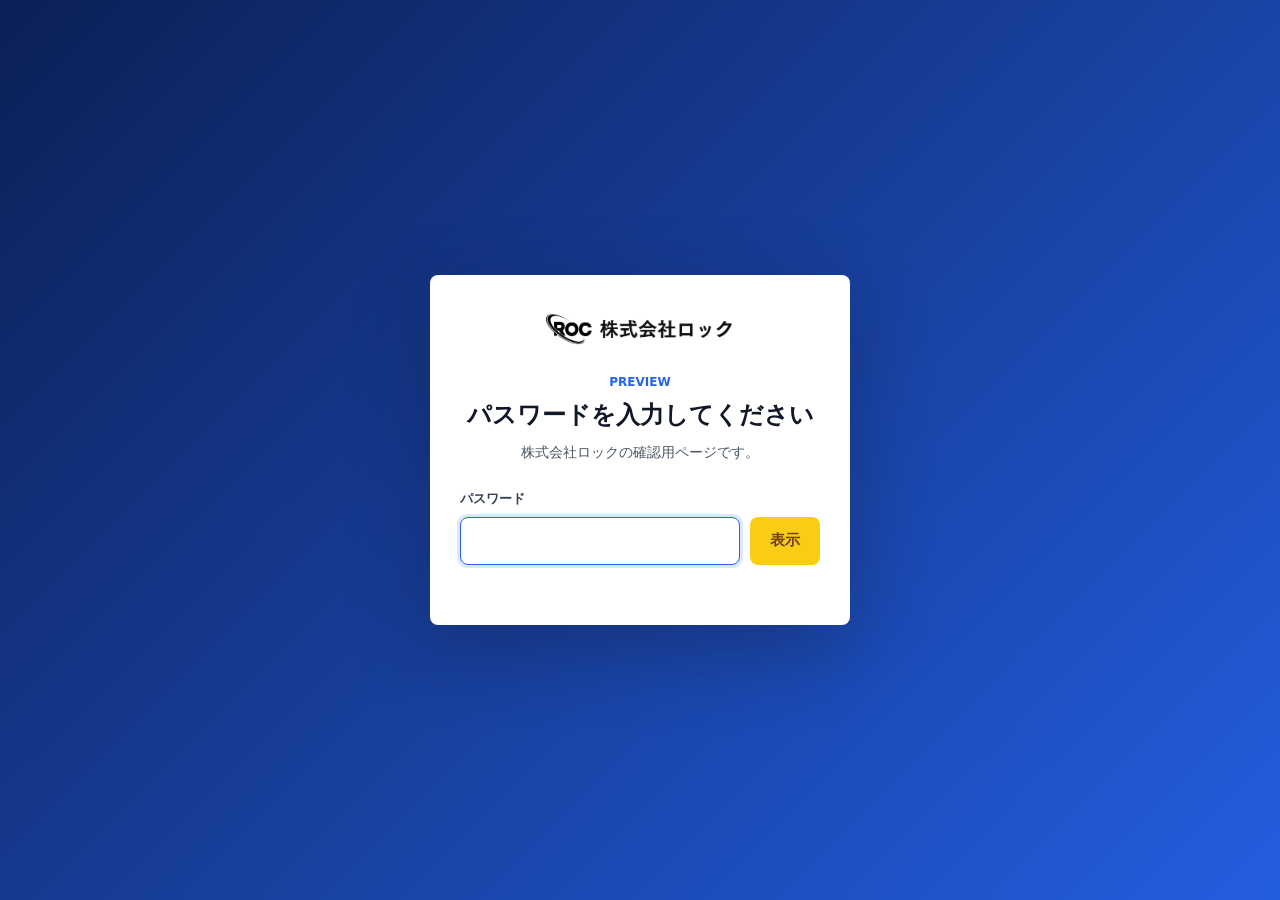
==== index.html @ 2474999b "Add favicon and OGP assets" ====
<!DOCTYPE html>
  <html lang="ja">
    <head>
      <meta charset="UTF-8" />
      <meta name="viewport" content="width=device-width, initial-scale=1.0" />
      <title>株式会社ロック｜不用品回収・引越し・遺品整理・草刈り・暮らしのお手伝い【長崎県】</title>
      <meta name="description" content="長崎県の不用品回収・引越し・遺品整理・草刈り・ハウスクリーニング・暮らしのお手伝いは株式会社ロックへ。お急ぎのご依頼もご相談可能。見積もり無料。長崎・時津・大村・諫早対応。電話070-7574-0732。" />
      <meta name="keywords" content="便利屋,長崎,不用品回収,引越し,草刈り,遺品整理,ハウスクリーニング,粗大ゴミ,時津,大村,諫早,長崎市" />
      <link rel="canonical" href="https://roc-nagasaki.github.io/roc-nagasaki-site/" />
      <meta name="theme-color" content="#123aa6" />
      <link rel="icon" href="./assets/favicon.svg" type="image/svg+xml" />
      <link rel="icon" href="./assets/favicon-32.png" sizes="32x32" type="image/png" />
      <link rel="apple-touch-icon" href="./assets/apple-touch-icon.png" />
      <meta property="og:locale" content="ja_JP" />
      <meta property="og:type" content="website" />
      <meta property="og:site_name" content="株式会社ロック" />
      <meta property="og:title" content="株式会社ロック｜長崎の不用品回収・引越し・遺品整理" />
      <meta property="og:description" content="長崎県内を中心に、不用品回収・引越し・遺品整理・草刈り・ハウスクリーニングなど暮らしのお困りごとに対応。見積もり無料。" />
      <meta property="og:url" content="https://roc-nagasaki.github.io/roc-nagasaki-site/" />
      <meta property="og:image" content="https://roc-nagasaki.github.io/roc-nagasaki-site/assets/ogp.png" />
      <meta property="og:image:secure_url" content="https://roc-nagasaki.github.io/roc-nagasaki-site/assets/ogp.png" />
      <meta property="og:image:type" content="image/png" />
      <meta property="og:image:width" content="1200" />
      <meta property="og:image:height" content="630" />
      <meta property="og:image:alt" content="株式会社ロック 長崎県内対応・見積もり無料" />
      <meta name="twitter:card" content="summary_large_image" />
      <meta name="twitter:title" content="株式会社ロック｜長崎の不用品回収・引越し・遺品整理" />
      <meta name="twitter:description" content="長崎県内を中心に、不用品回収・引越し・遺品整理など暮らしのお困りごとに対応。見積もり無料。" />
      <meta name="twitter:image" content="https://roc-nagasaki.github.io/roc-nagasaki-site/assets/ogp.png" />
      <style>html, body { height: 100%; margin: 0; } #root { height: 100%; }</style>
      <link rel="stylesheet" href="./auth-gate.css?v=20260514" />
      <script defer src="./auth-gate.js?v=20260514"></script>
      <script defer crossorigin src="./assets/index-DVs0xx9u.js?v=mobile-copy-breaks2-20260515"></script>
      <link rel="stylesheet" crossorigin href="./assets/index-Dj2nSnzC.css?v=mobile-copy-breaks2-20260515">
    </head>

    <body class="site-locked">
      <div id="auth-gate" class="auth-gate" role="dialog" aria-modal="true" aria-labelledby="auth-title">
        <div class="auth-card">
          <img class="auth-logo" src="./assets/logo-roc-custom.png" alt="株式会社ロック" />
          <p class="auth-eyebrow">Preview</p>
          <h1 id="auth-title">パスワードを入力してください</h1>
          <p class="auth-copy">株式会社ロックの確認用ページです。</p>
          <form id="auth-form" class="auth-form">
            <label for="auth-password">パスワード</label>
            <div class="auth-input-row">
              <input id="auth-password" type="password" autocomplete="current-password" />
              <button type="submit">表示</button>
            </div>
            <p id="auth-message" class="auth-message" aria-live="polite"></p>
          </form>
          <noscript>このページを表示するには JavaScript を有効にしてください。</noscript>
        </div>
      </div>
      <div id="root"></div>
    </body>
  </html>
---- auth-gate.css ----
body.site-locked {
  overflow: hidden;
}

body.site-locked #root {
  display: none;
}

.auth-gate {
  position: fixed;
  inset: 0;
  z-index: 9999;
  display: grid;
  place-items: center;
  min-height: 100svh;
  padding: 24px;
  background:
    linear-gradient(135deg, rgba(11, 31, 84, 0.95), rgba(37, 99, 235, 0.9)),
    #102a77;
  color: #111827;
  font-family: system-ui, -apple-system, BlinkMacSystemFont, "Segoe UI", sans-serif;
}

.auth-card {
  width: min(100%, 420px);
  padding: 34px 30px 30px;
  border-radius: 8px;
  background: #fff;
  box-shadow: 0 24px 80px rgba(15, 23, 42, 0.32);
  text-align: center;
}

.auth-logo {
  width: 188px;
  height: auto;
  margin: 0 auto 24px;
}

.auth-eyebrow {
  margin: 0 0 8px;
  color: #2563eb;
  font-size: 12px;
  font-weight: 800;
  letter-spacing: 0;
  text-transform: uppercase;
}

.auth-card h1 {
  margin: 0;
  color: #111827;
  font-size: 24px;
  line-height: 1.35;
  font-weight: 800;
}

.auth-copy {
  margin: 10px 0 24px;
  color: #4b5563;
  font-size: 14px;
  line-height: 1.7;
}

.auth-form {
  text-align: left;
}

.auth-form label {
  display: block;
  margin-bottom: 8px;
  color: #374151;
  font-size: 13px;
  font-weight: 700;
}

.auth-input-row {
  display: flex;
  gap: 10px;
}

.auth-input-row input {
  min-width: 0;
  flex: 1;
  height: 48px;
  padding: 0 14px;
  border: 1px solid #cbd5e1;
  border-radius: 8px;
  font-size: 16px;
  outline: none;
}

.auth-input-row input:focus {
  border-color: #2563eb;
  box-shadow: 0 0 0 3px rgba(37, 99, 235, 0.16);
}

.auth-input-row button {
  height: 48px;
  padding: 0 20px;
  border: 0;
  border-radius: 8px;
  background: #facc15;
  color: #713f12;
  font-size: 15px;
  font-weight: 800;
  cursor: pointer;
}

.auth-input-row button:hover {
  background: #fde047;
}

.auth-message {
  min-height: 20px;
  margin: 10px 0 0;
  color: #dc2626;
  font-size: 13px;
  font-weight: 700;
}

@media (max-width: 420px) {
  .auth-gate {
    padding: 16px;
  }

  .auth-card {
    padding: 28px 20px 24px;
  }

  .auth-logo {
    width: 160px;
  }

  .auth-input-row {
    flex-direction: column;
  }

  .auth-input-row button {
    width: 100%;
  }
}
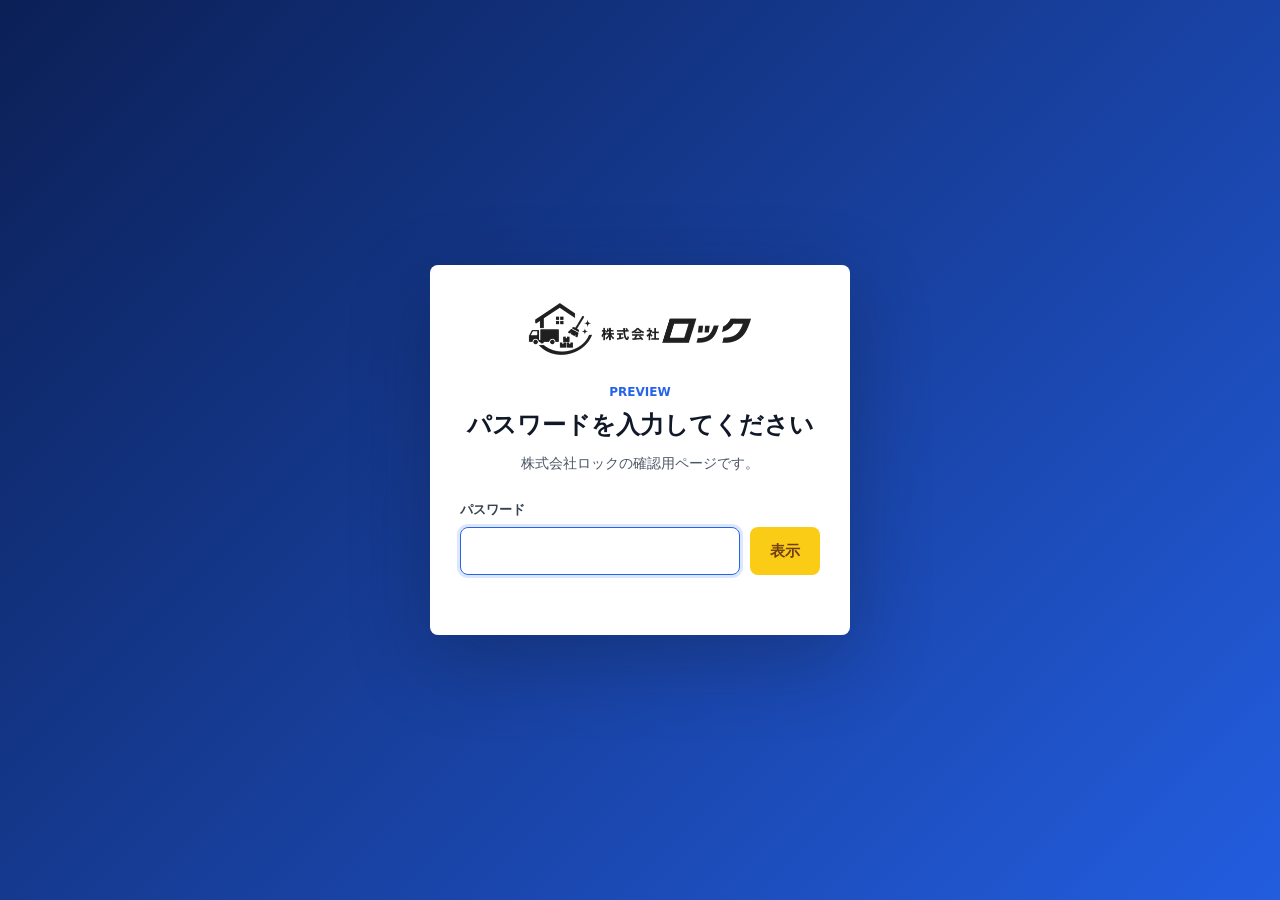
==== commit d4968e00: "Rework pricing simulator and refresh logo - Replace ROC logo with katakana ロック version and enlarge d" ====
--- a/index.html
+++ b/index.html
@@ -31,14 +31,14 @@
       <style>html, body { height: 100%; margin: 0; } #root { height: 100%; }</style>
       <link rel="stylesheet" href="./auth-gate.css?v=20260514" />
       <script defer src="./auth-gate.js?v=20260514"></script>
-      <script defer crossorigin src="./assets/index-DVs0xx9u.js?v=mobile-copy-breaks2-20260515"></script>
-      <link rel="stylesheet" crossorigin href="./assets/index-Dj2nSnzC.css?v=mobile-copy-breaks2-20260515">
+      <script defer crossorigin src="./assets/index-DVs0xx9u.js?v=logo-bigger2-20260516g"></script>
+      <link rel="stylesheet" crossorigin href="./assets/index-Dj2nSnzC.css?v=logo-bigger2-20260516g">
     </head>
 
     <body class="site-locked">
       <div id="auth-gate" class="auth-gate" role="dialog" aria-modal="true" aria-labelledby="auth-title">
         <div class="auth-card">
-          <img class="auth-logo" src="./assets/logo-roc-custom.png" alt="株式会社ロック" />
+          <img class="auth-logo" src="./assets/logo-roc-custom.png?v=katakana2-20260516" alt="株式会社ロック" />
           <p class="auth-eyebrow">Preview</p>
           <h1 id="auth-title">パスワードを入力してください</h1>
           <p class="auth-copy">株式会社ロックの確認用ページです。</p>
--- a/auth-gate.css
+++ b/auth-gate.css
@@ -31,7 +31,7 @@
 }
 
 .auth-logo {
-  width: 188px;
+  width: 240px;
   height: auto;
   margin: 0 auto 24px;
 }
@@ -127,7 +127,7 @@
   }
 
   .auth-logo {
-    width: 160px;
+    width: 200px;
   }
 
   .auth-input-row {
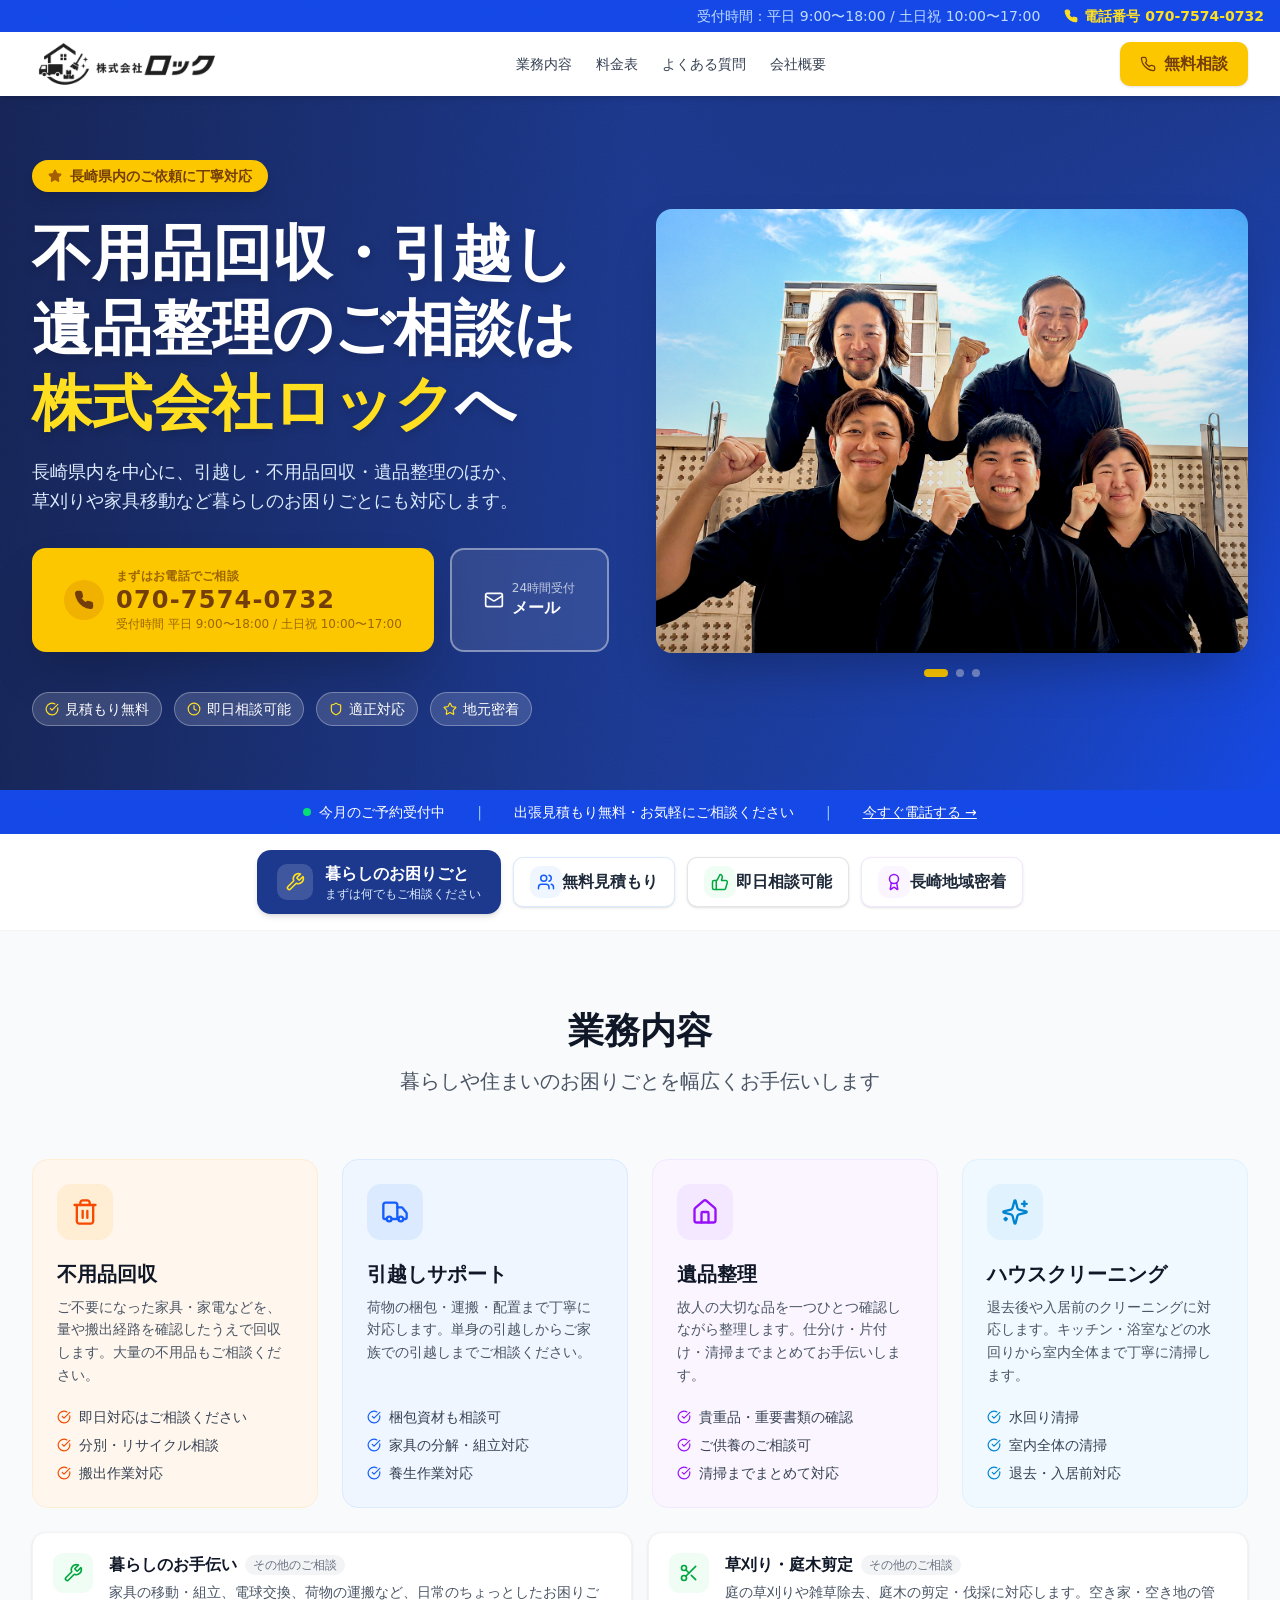
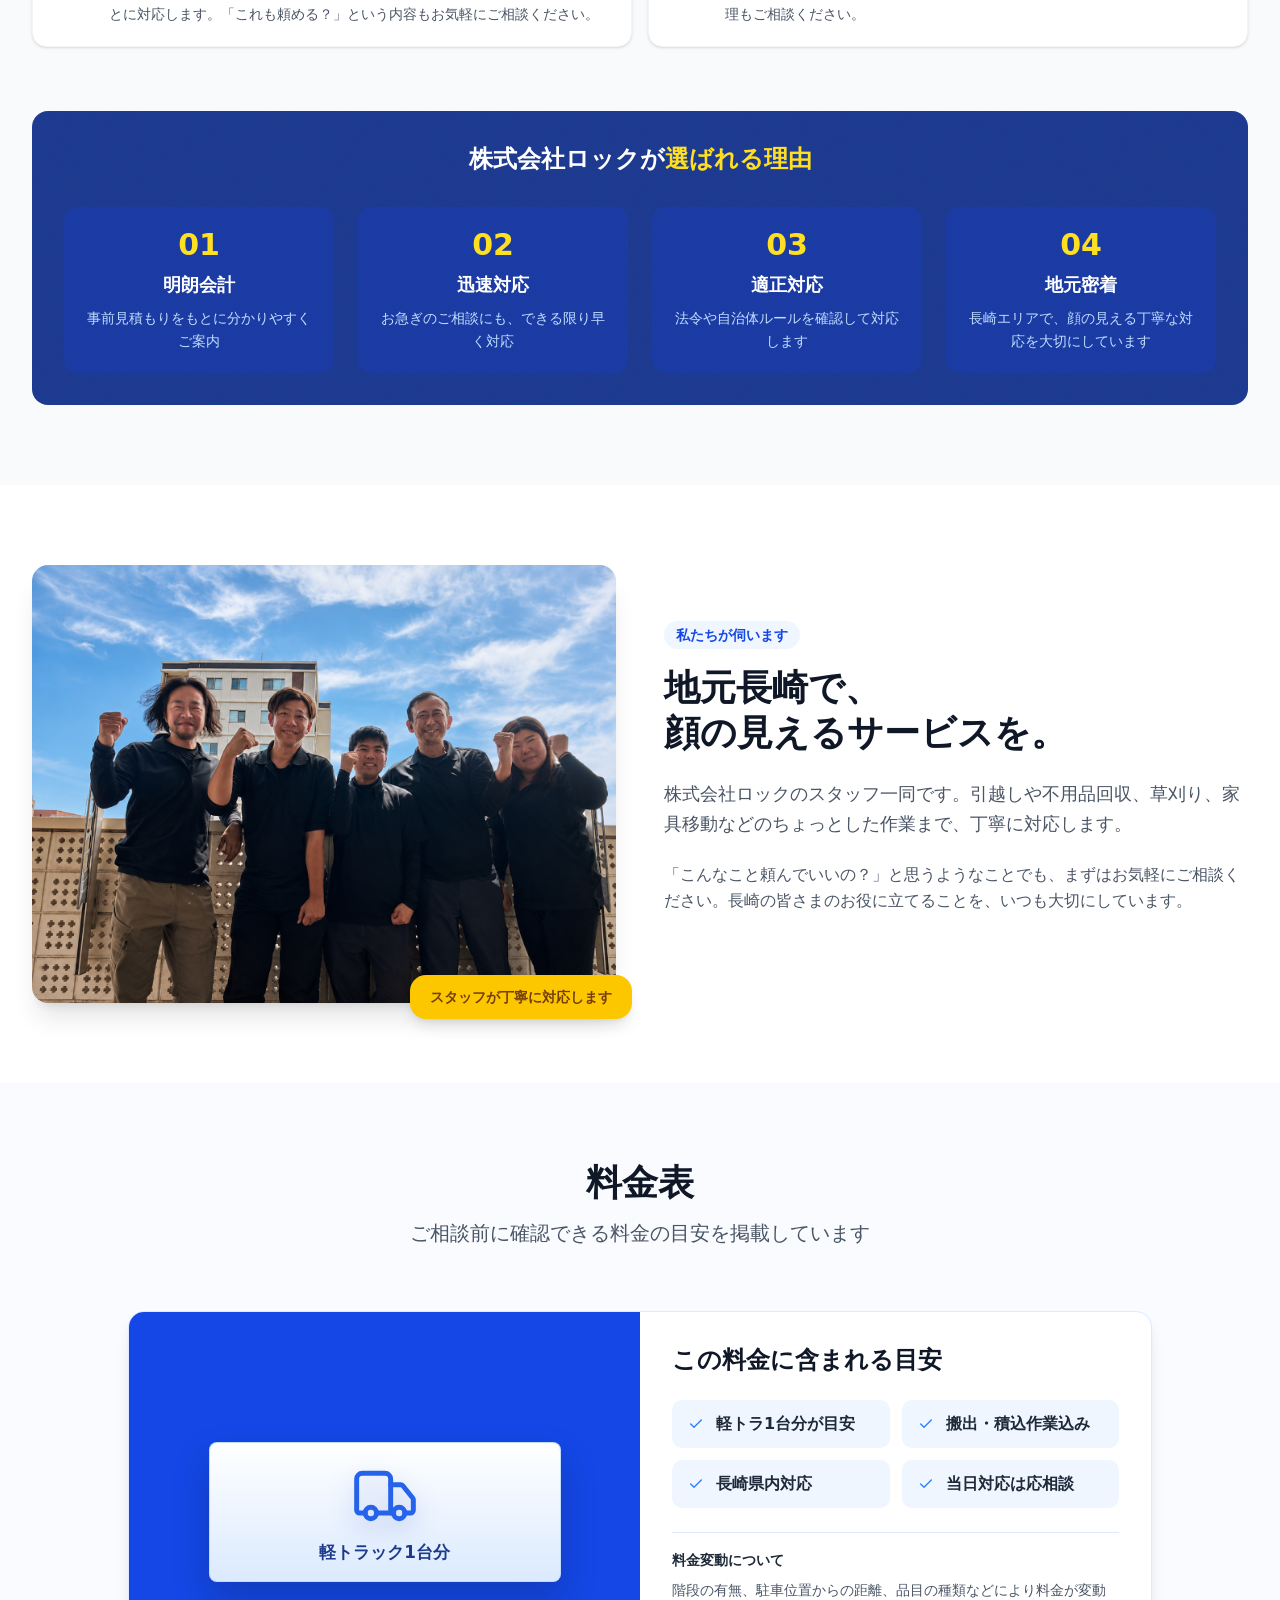
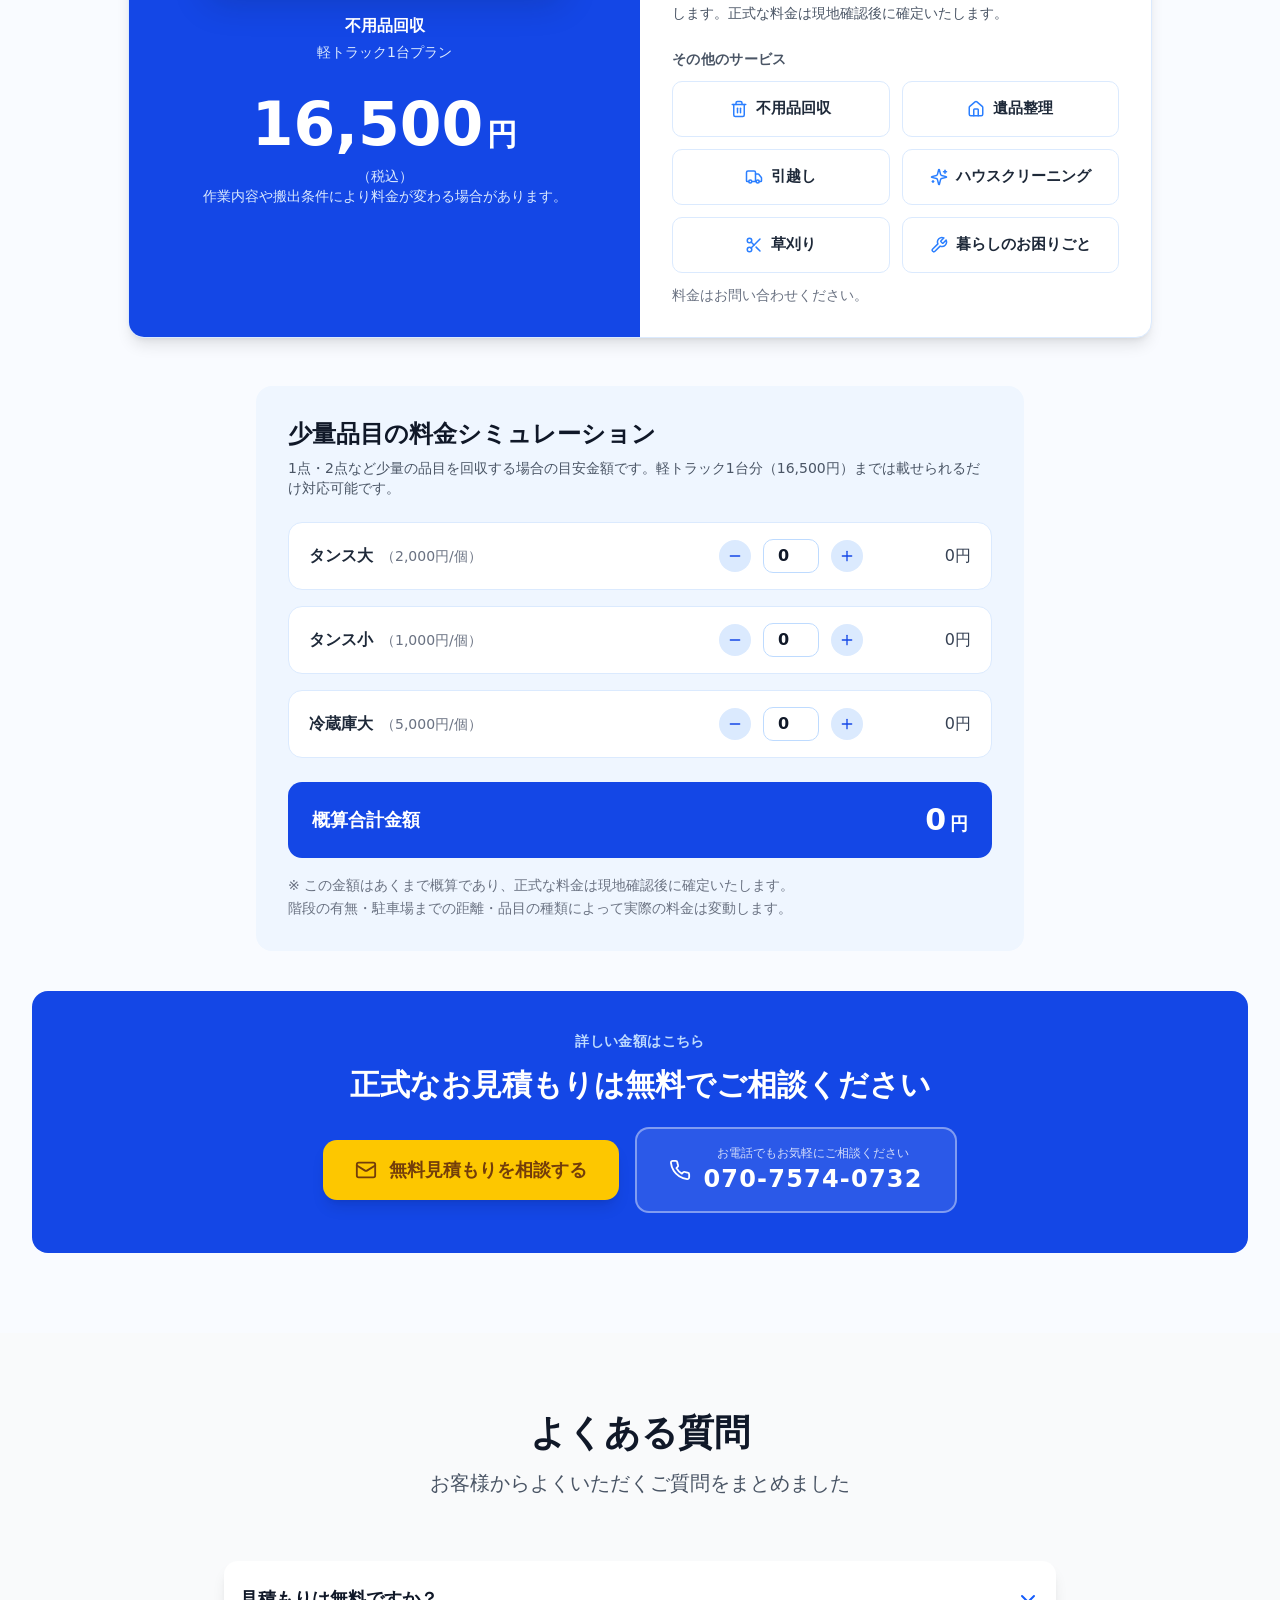
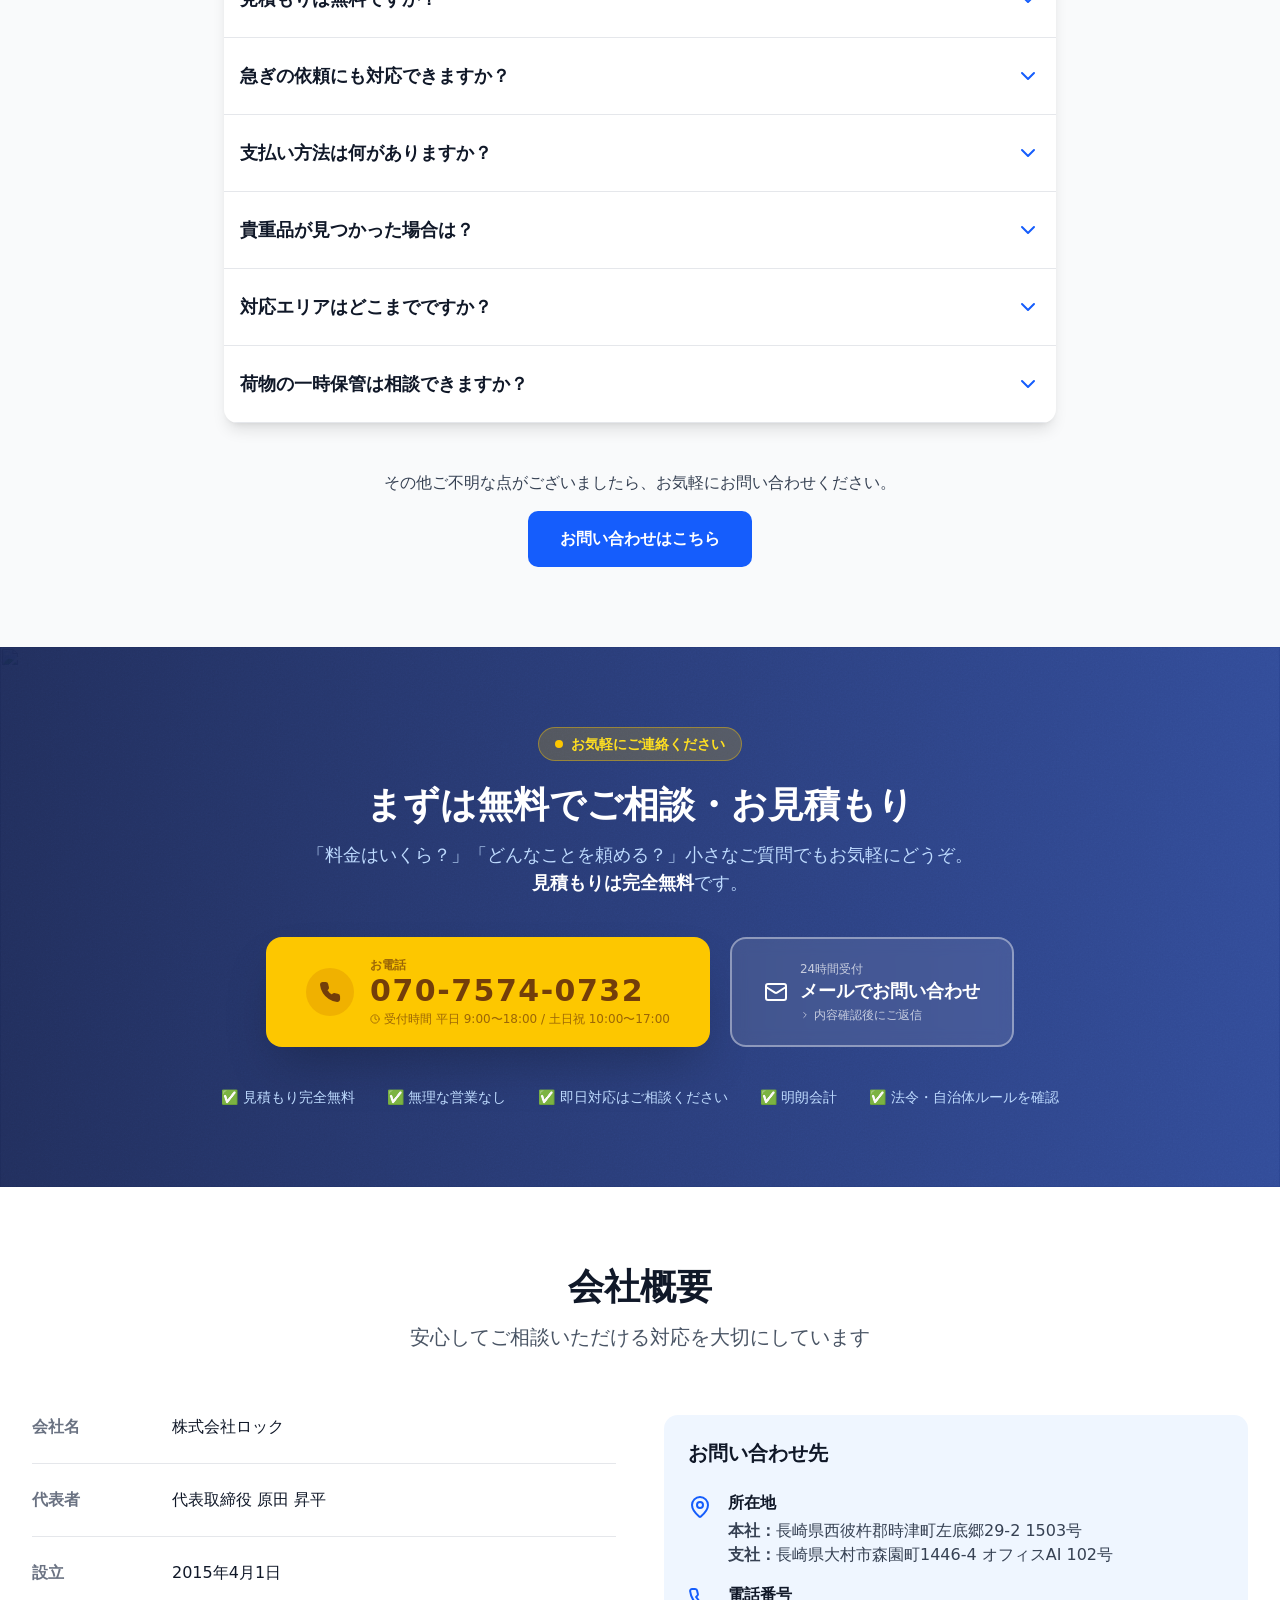
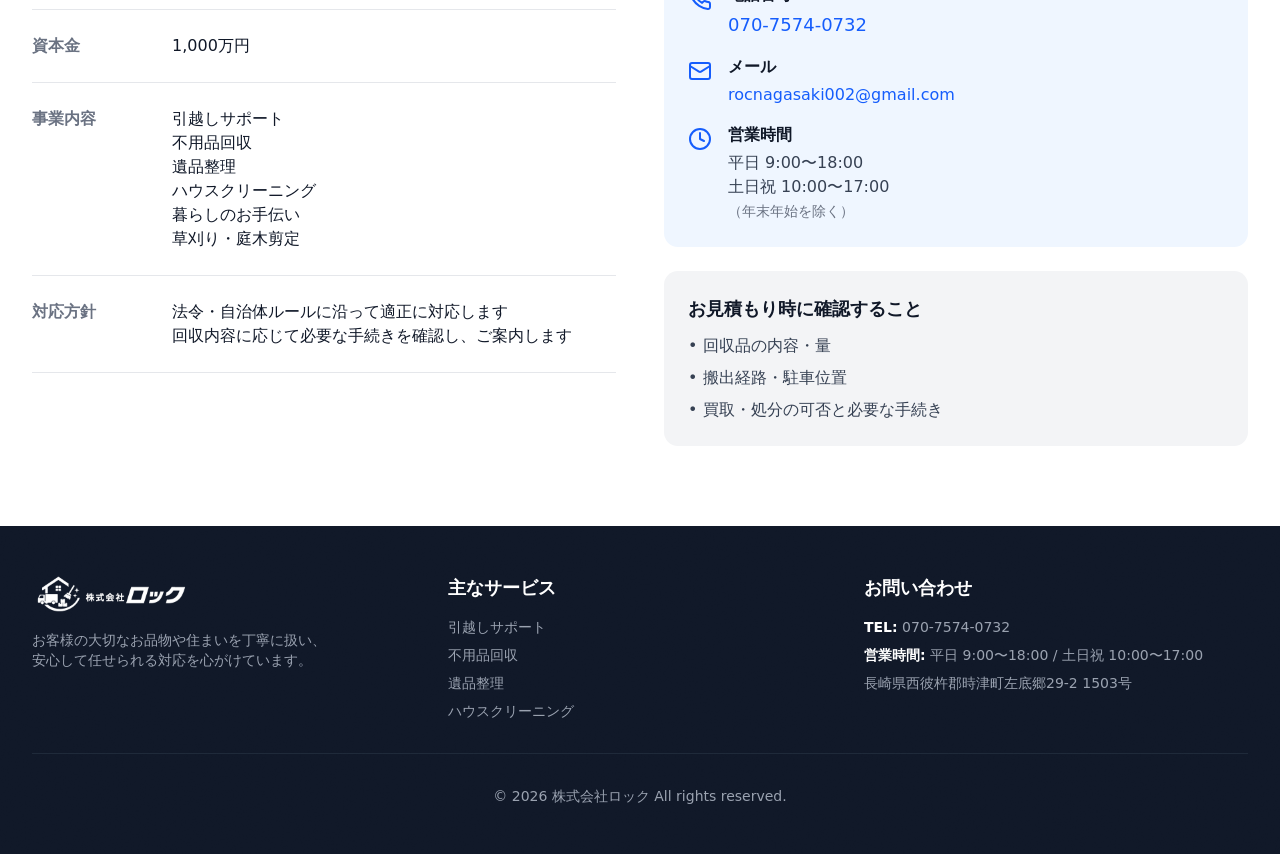
==== commit 181830e8: "パスワード画面を削除" ====
--- a/index.html
+++ b/index.html
@@ -18,8 +18,8 @@
       <meta property="og:title" content="株式会社ロック｜長崎の不用品回収・引越し・遺品整理" />
       <meta property="og:description" content="長崎県内を中心に、不用品回収・引越し・遺品整理・草刈り・ハウスクリーニングなど暮らしのお困りごとに対応。見積もり無料。" />
       <meta property="og:url" content="https://roc-nagasaki.github.io/roc-nagasaki-site/" />
-      <meta property="og:image" content="https://roc-nagasaki.github.io/roc-nagasaki-site/assets/ogp.png" />
-      <meta property="og:image:secure_url" content="https://roc-nagasaki.github.io/roc-nagasaki-site/assets/ogp.png" />
+      <meta property="og:image" content="https://roc-nagasaki.github.io/roc-nagasaki-site/assets/ogp.png?v=newogp-20260517" />
+      <meta property="og:image:secure_url" content="https://roc-nagasaki.github.io/roc-nagasaki-site/assets/ogp.png?v=newogp-20260517" />
       <meta property="og:image:type" content="image/png" />
       <meta property="og:image:width" content="1200" />
       <meta property="og:image:height" content="630" />
@@ -27,32 +27,13 @@
       <meta name="twitter:card" content="summary_large_image" />
       <meta name="twitter:title" content="株式会社ロック｜長崎の不用品回収・引越し・遺品整理" />
       <meta name="twitter:description" content="長崎県内を中心に、不用品回収・引越し・遺品整理など暮らしのお困りごとに対応。見積もり無料。" />
-      <meta name="twitter:image" content="https://roc-nagasaki.github.io/roc-nagasaki-site/assets/ogp.png" />
+      <meta name="twitter:image" content="https://roc-nagasaki.github.io/roc-nagasaki-site/assets/ogp.png?v=newogp-20260517" />
       <style>html, body { height: 100%; margin: 0; } #root { height: 100%; }</style>
-      <link rel="stylesheet" href="./auth-gate.css?v=20260514" />
-      <script defer src="./auth-gate.js?v=20260514"></script>
-      <script defer crossorigin src="./assets/index-DVs0xx9u.js?v=logo-bigger2-20260516g"></script>
-      <link rel="stylesheet" crossorigin href="./assets/index-Dj2nSnzC.css?v=logo-bigger2-20260516g">
+<script defer crossorigin src="./assets/index-DVs0xx9u.js?v=newogp-20260517"></script>
+      <link rel="stylesheet" crossorigin href="./assets/index-Dj2nSnzC.css?v=newogp-20260517">
     </head>
 
-    <body class="site-locked">
-      <div id="auth-gate" class="auth-gate" role="dialog" aria-modal="true" aria-labelledby="auth-title">
-        <div class="auth-card">
-          <img class="auth-logo" src="./assets/logo-roc-custom.png?v=katakana2-20260516" alt="株式会社ロック" />
-          <p class="auth-eyebrow">Preview</p>
-          <h1 id="auth-title">パスワードを入力してください</h1>
-          <p class="auth-copy">株式会社ロックの確認用ページです。</p>
-          <form id="auth-form" class="auth-form">
-            <label for="auth-password">パスワード</label>
-            <div class="auth-input-row">
-              <input id="auth-password" type="password" autocomplete="current-password" />
-              <button type="submit">表示</button>
-            </div>
-            <p id="auth-message" class="auth-message" aria-live="polite"></p>
-          </form>
-          <noscript>このページを表示するには JavaScript を有効にしてください。</noscript>
-        </div>
-      </div>
+    <body>
       <div id="root"></div>
     </body>
   </html>
